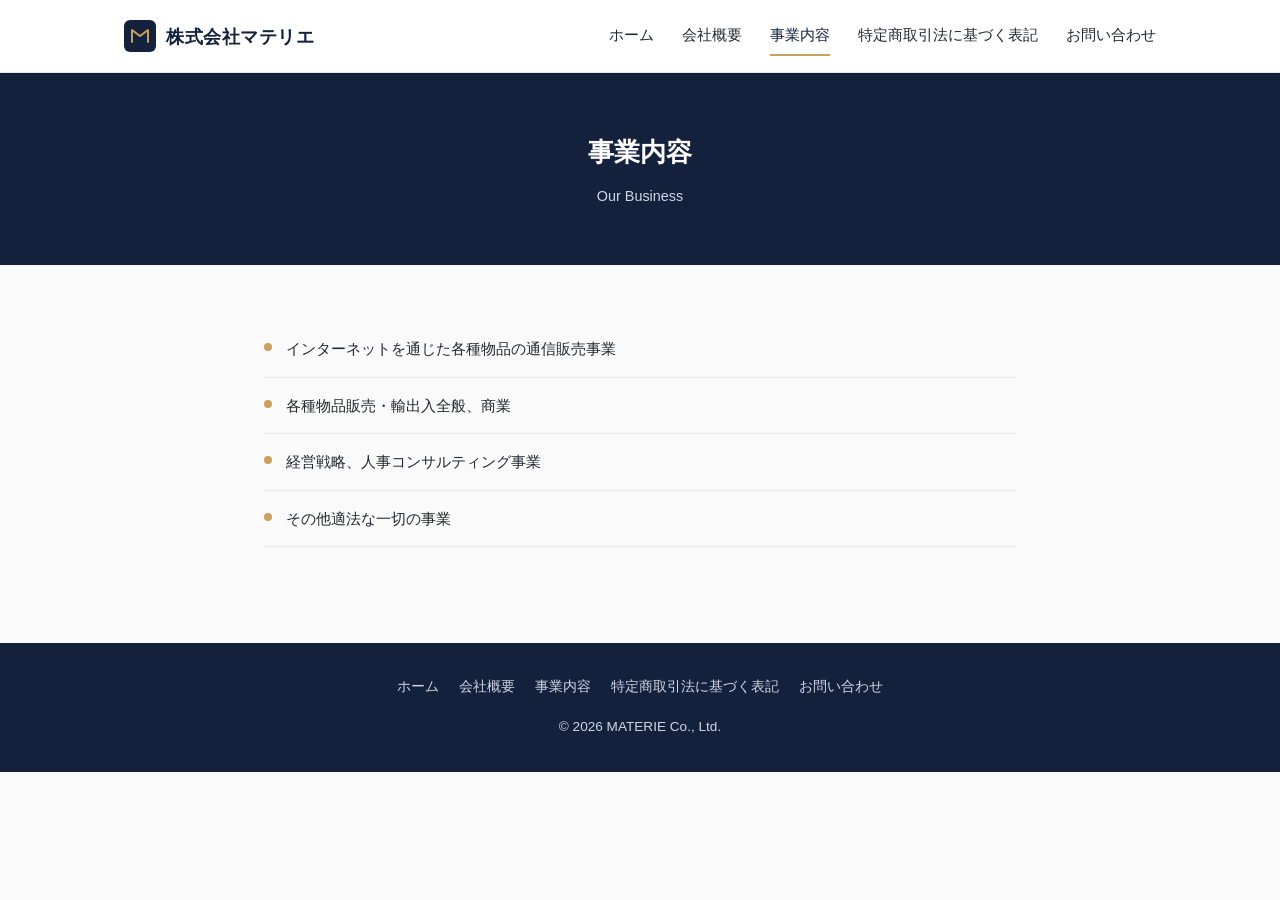
==== business.html @ 47188fe5 "Rebuild site as multi-page structure" ====
<!DOCTYPE html>
<html lang="ja">
<head>
<meta charset="UTF-8">
<meta name="viewport" content="width=device-width, initial-scale=1.0">
<title>事業内容 | 株式会社マテリエ</title>
<link rel="stylesheet" href="style.css">
</head>
<body>

<header class="header">
  <div class="header-inner">
    <a href="index.html" class="brand">
      <svg class="brand-mark" viewBox="0 0 32 32" fill="none" xmlns="http://www.w3.org/2000/svg">
        <rect width="32" height="32" rx="6" fill="#14213D"/>
        <path d="M8 22V10L16 16L24 10V22" stroke="#C9A15A" stroke-width="2" stroke-linecap="round" stroke-linejoin="round"/>
      </svg>
      株式会社マテリエ
    </a>
    <input type="checkbox" id="nav-toggle" class="nav-toggle">
    <label for="nav-toggle" class="nav-toggle-label">&#9776;</label>
    <nav class="nav">
      <a href="index.html">ホーム</a>
      <a href="about.html">会社概要</a>
      <a href="business.html" class="active">事業内容</a>
      <a href="tokushoho.html">特定商取引法に基づく表記</a>
      <a href="contact.html">お問い合わせ</a>
    </nav>
  </div>
</header>

<section class="page-hero">
  <h1>事業内容</h1>
  <p>Our Business</p>
</section>

<main class="section-narrow">
  <ul class="business-list">
    <li>インターネットを通じた各種物品の通信販売事業</li>
    <li>各種物品販売・輸出入全般、商業</li>
    <li>経営戦略、人事コンサルティング事業</li>
    <li>その他適法な一切の事業</li>
  </ul>
</main>

<footer>
  <div class="footer-nav">
    <a href="index.html">ホーム</a>
    <a href="about.html">会社概要</a>
    <a href="business.html">事業内容</a>
    <a href="tokushoho.html">特定商取引法に基づく表記</a>
    <a href="contact.html">お問い合わせ</a>
  </div>
  &copy; 2026 MATERIE Co., Ltd.
</footer>

</body>
</html>
---- style.css ----
:root {
  --navy: #14213d;
  --navy-light: #1f2f52;
  --accent: #c9a15a;
  --bg: #fafafa;
  --text: #24272b;
  --muted: #6b7280;
  --border: #e5e7eb;
}

* { box-sizing: border-box; margin: 0; padding: 0; }

html { scroll-behavior: smooth; }

body {
  font-family: "Hiragino Kaku Gothic ProN", "Hiragino Sans", "Yu Gothic", Meiryo, sans-serif;
  color: var(--text);
  background: var(--bg);
  line-height: 1.8;
}

a { color: inherit; }

.header {
  position: sticky;
  top: 0;
  z-index: 100;
  background: #fff;
  border-bottom: 1px solid var(--border);
}

.header-inner {
  max-width: 1080px;
  margin: 0 auto;
  padding: 16px 24px;
  display: flex;
  align-items: center;
  justify-content: space-between;
}

.brand {
  font-size: 1.15rem;
  font-weight: 700;
  letter-spacing: 0.03em;
  color: var(--navy);
  text-decoration: none;
  display: flex;
  align-items: center;
  gap: 10px;
}

.brand-mark {
  width: 32px;
  height: 32px;
  flex-shrink: 0;
}

.nav {
  display: flex;
  gap: 28px;
}

.nav a {
  font-size: 0.92rem;
  text-decoration: none;
  color: var(--text);
  padding: 6px 0;
  border-bottom: 2px solid transparent;
}

.nav a:hover, .nav a.active {
  color: var(--navy);
  border-bottom-color: var(--accent);
}

.nav-toggle { display: none; }

@media (max-width: 720px) {
  .nav {
    position: absolute;
    top: 100%;
    left: 0;
    right: 0;
    background: #fff;
    flex-direction: column;
    gap: 0;
    display: none;
    border-bottom: 1px solid var(--border);
  }
  .nav a { padding: 14px 24px; border-bottom: 1px solid var(--border); }
  .nav-toggle:checked ~ .nav { display: flex; }
  .nav-toggle-label {
    display: block;
    cursor: pointer;
    font-size: 1.4rem;
    color: var(--navy);
  }
}

@media (min-width: 721px) {
  .nav-toggle-label { display: none; }
}

.hero {
  background: linear-gradient(135deg, var(--navy) 0%, var(--navy-light) 60%, #2b3a63 100%);
  color: #fff;
  padding: 90px 24px;
  text-align: center;
}

.hero-inner { max-width: 720px; margin: 0 auto; }

.hero .eyebrow {
  letter-spacing: 0.2em;
  font-size: 0.8rem;
  color: var(--accent);
  text-transform: uppercase;
  margin-bottom: 16px;
}

.hero h1 {
  font-size: 2.1rem;
  font-weight: 700;
  margin-bottom: 18px;
}

.hero p {
  color: #d7dce6;
  font-size: 1rem;
}

.page-hero {
  background: var(--navy);
  color: #fff;
  padding: 56px 24px;
  text-align: center;
}

.page-hero h1 { font-size: 1.6rem; }
.page-hero p { color: #cfd6e4; margin-top: 8px; font-size: 0.9rem; }

main { max-width: 1080px; margin: 0 auto; padding: 64px 24px; }

.section-narrow { max-width: 800px; margin: 0 auto; padding: 56px 24px; }

.section-title {
  font-size: 1.5rem;
  font-weight: 700;
  color: var(--navy);
  text-align: center;
  margin-bottom: 40px;
}

.grid-3 {
  display: grid;
  grid-template-columns: repeat(3, 1fr);
  gap: 28px;
}

@media (max-width: 720px) {
  .grid-3 { grid-template-columns: 1fr; }
}

.card {
  background: #fff;
  border: 1px solid var(--border);
  border-radius: 10px;
  padding: 32px 24px;
  text-align: center;
}

.card-icon {
  width: 48px;
  height: 48px;
  margin: 0 auto 18px;
  color: var(--navy);
}

.card h3 {
  font-size: 1.05rem;
  margin-bottom: 10px;
  color: var(--navy);
}

.card p {
  font-size: 0.9rem;
  color: var(--muted);
}

.cta-row {
  text-align: center;
  margin-top: 48px;
}

.btn {
  display: inline-block;
  background: var(--navy);
  color: #fff;
  text-decoration: none;
  padding: 14px 36px;
  border-radius: 4px;
  font-size: 0.95rem;
  letter-spacing: 0.02em;
}

.btn:hover { background: var(--navy-light); }

table.info {
  width: 100%;
  border-collapse: collapse;
}

table.info th, table.info td {
  text-align: left;
  padding: 16px 12px;
  border-bottom: 1px solid var(--border);
  vertical-align: top;
  font-size: 0.92rem;
}

table.info th {
  width: 32%;
  color: var(--muted);
  font-weight: 600;
  white-space: nowrap;
}

ul.business-list {
  list-style: none;
  padding: 0;
}

ul.business-list li {
  padding: 14px 0;
  border-bottom: 1px solid var(--border);
  display: flex;
  gap: 14px;
  align-items: flex-start;
  font-size: 0.95rem;
}

ul.business-list li::before {
  content: "";
  width: 8px;
  height: 8px;
  border-radius: 50%;
  background: var(--accent);
  margin-top: 8px;
  flex-shrink: 0;
}

.breadcrumb {
  font-size: 0.8rem;
  color: var(--muted);
  margin-bottom: 8px;
}

footer {
  background: var(--navy);
  color: #cfd6e4;
  text-align: center;
  padding: 32px 24px;
  font-size: 0.85rem;
  margin-top: 40px;
}

footer .footer-nav {
  display: flex;
  justify-content: center;
  gap: 20px;
  margin-bottom: 16px;
  flex-wrap: wrap;
}

footer .footer-nav a { text-decoration: none; color: #cfd6e4; font-size: 0.85rem; }
footer .footer-nav a:hover { color: #fff; }
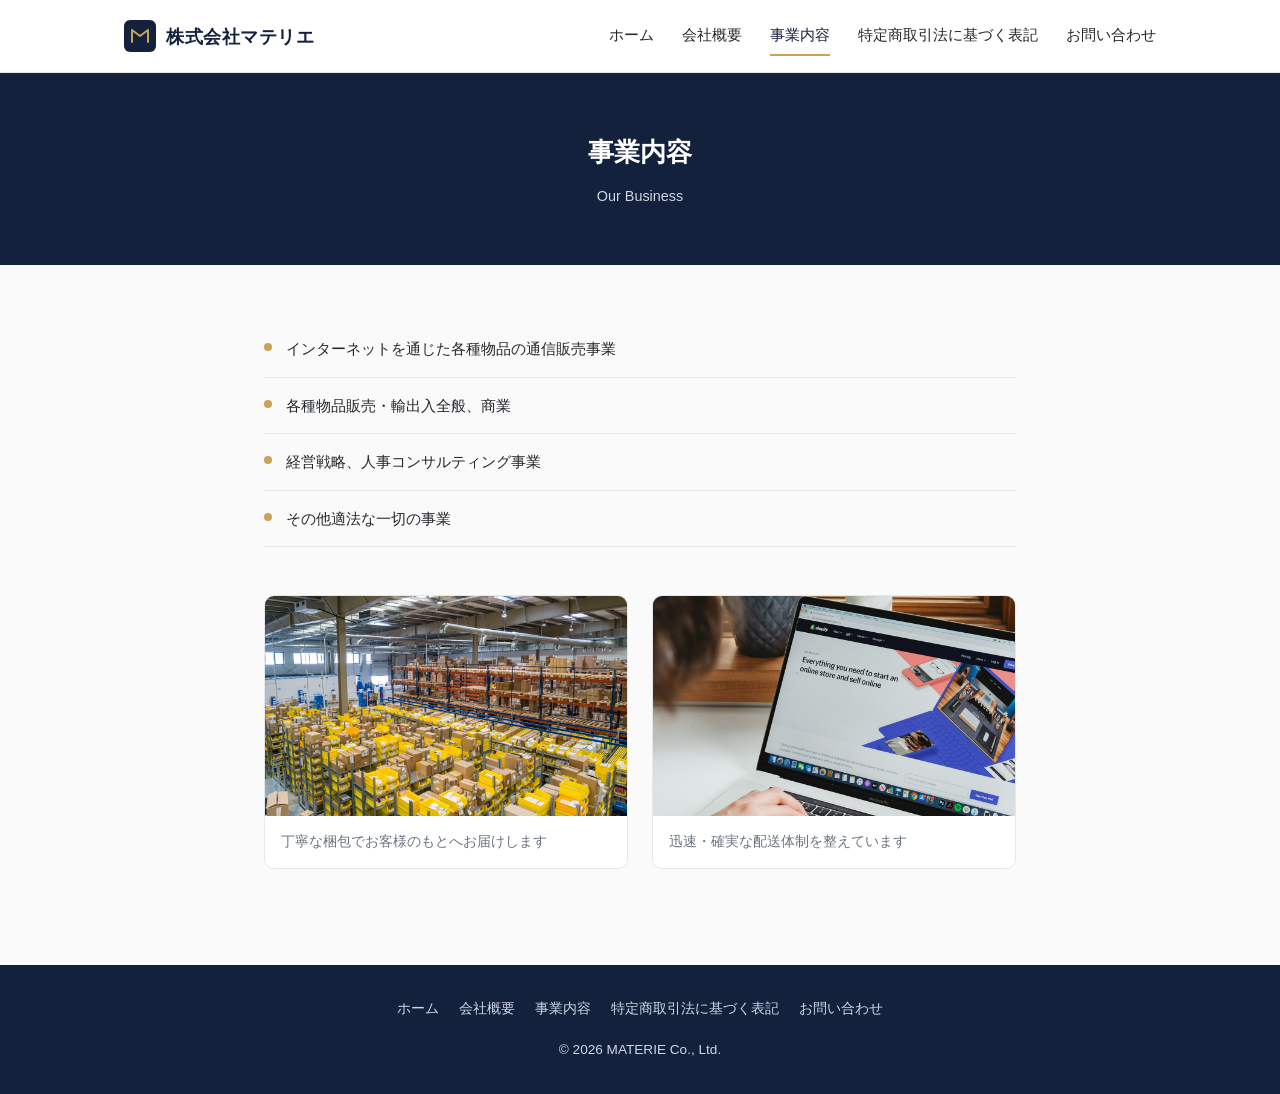
==== commit 00cc211b: "Add stock photos to hero and business page" ====
--- a/business.html
+++ b/business.html
@@ -41,6 +41,17 @@
     <li>経営戦略、人事コンサルティング事業</li>
     <li>その他適法な一切の事業</li>
   </ul>
+
+  <div class="photo-grid">
+    <figure>
+      <img src="images/packaging.jpg" alt="梱包作業の様子" loading="lazy">
+      <figcaption>丁寧な梱包でお客様のもとへお届けします</figcaption>
+    </figure>
+    <figure>
+      <img src="images/delivery.jpg" alt="配送の様子" loading="lazy">
+      <figcaption>迅速・確実な配送体制を整えています</figcaption>
+    </figure>
+  </div>
 </main>
 
 <footer>
--- a/style.css
+++ b/style.css
@@ -102,10 +102,44 @@
 }
 
 .hero {
-  background: linear-gradient(135deg, var(--navy) 0%, var(--navy-light) 60%, #2b3a63 100%);
+  background:
+    linear-gradient(135deg, rgba(20,33,61,0.92) 0%, rgba(31,47,82,0.88) 60%, rgba(43,58,99,0.85) 100%),
+    url("images/hero-warehouse.jpg") center 30% / cover no-repeat;
   color: #fff;
   padding: 90px 24px;
   text-align: center;
+}
+
+.photo-grid {
+  display: grid;
+  grid-template-columns: repeat(2, 1fr);
+  gap: 24px;
+  margin-top: 48px;
+}
+
+@media (max-width: 720px) {
+  .photo-grid { grid-template-columns: 1fr; }
+}
+
+.photo-grid figure {
+  margin: 0;
+  border-radius: 10px;
+  overflow: hidden;
+  border: 1px solid var(--border);
+}
+
+.photo-grid img {
+  width: 100%;
+  height: 220px;
+  object-fit: cover;
+  display: block;
+}
+
+.photo-grid figcaption {
+  padding: 14px 16px;
+  font-size: 0.85rem;
+  color: var(--muted);
+  background: #fff;
 }
 
 .hero-inner { max-width: 720px; margin: 0 auto; }
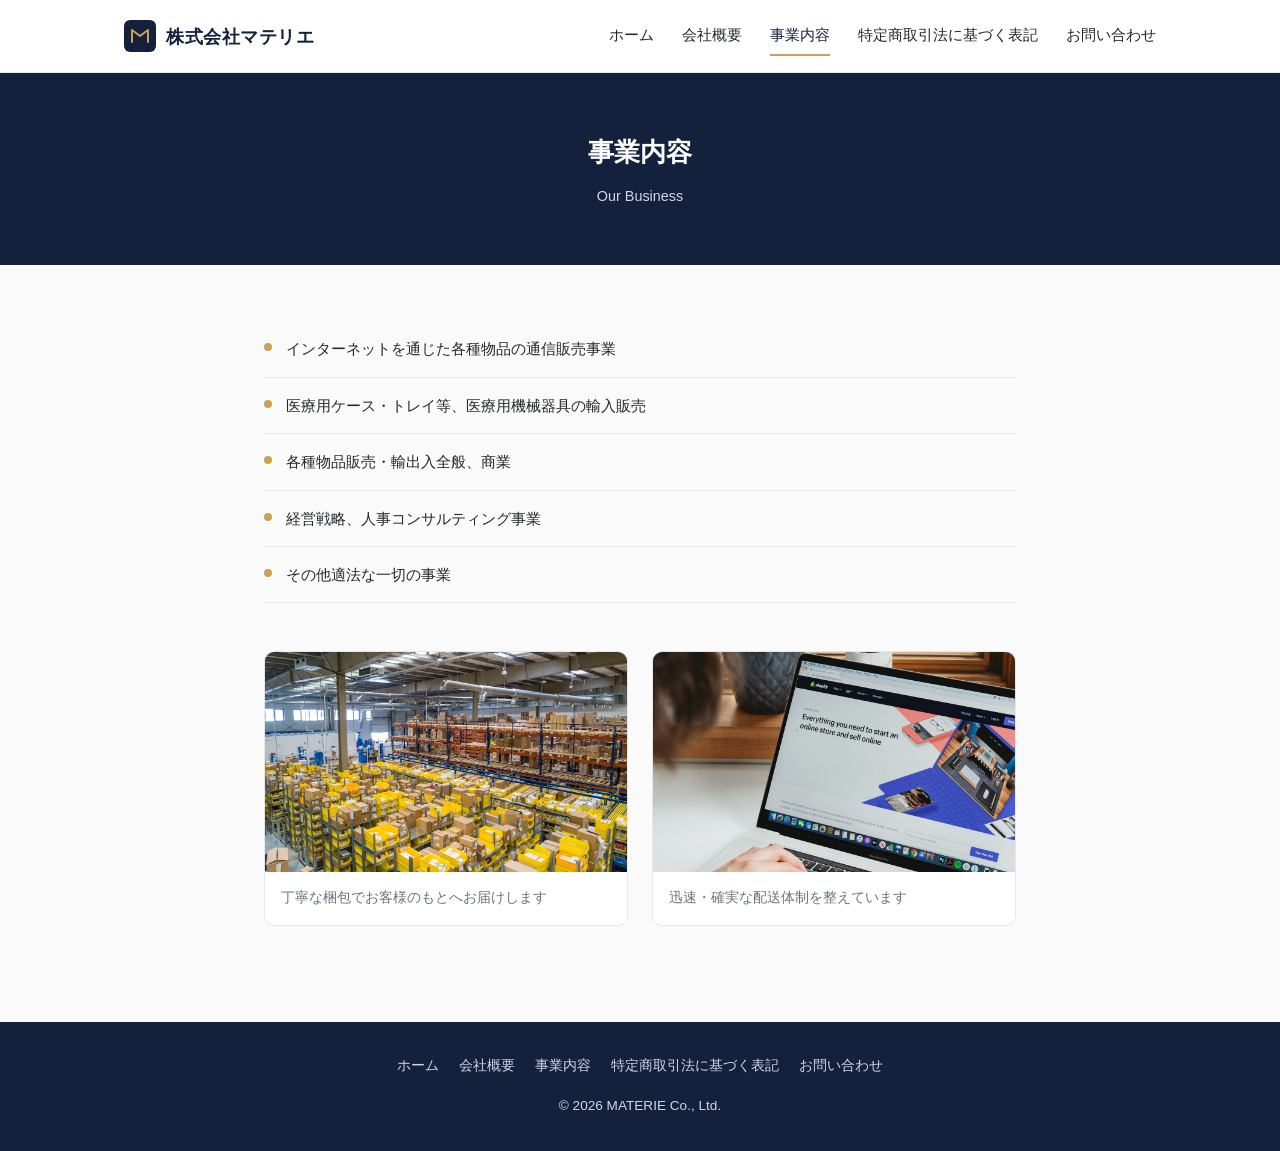
==== commit 33741b78: "Add medical case/tray import business description" ====
--- a/business.html
+++ b/business.html
@@ -37,6 +37,7 @@
 <main class="section-narrow">
   <ul class="business-list">
     <li>インターネットを通じた各種物品の通信販売事業</li>
+    <li>医療用ケース・トレイ等、医療用機械器具の輸入販売</li>
     <li>各種物品販売・輸出入全般、商業</li>
     <li>経営戦略、人事コンサルティング事業</li>
     <li>その他適法な一切の事業</li>
